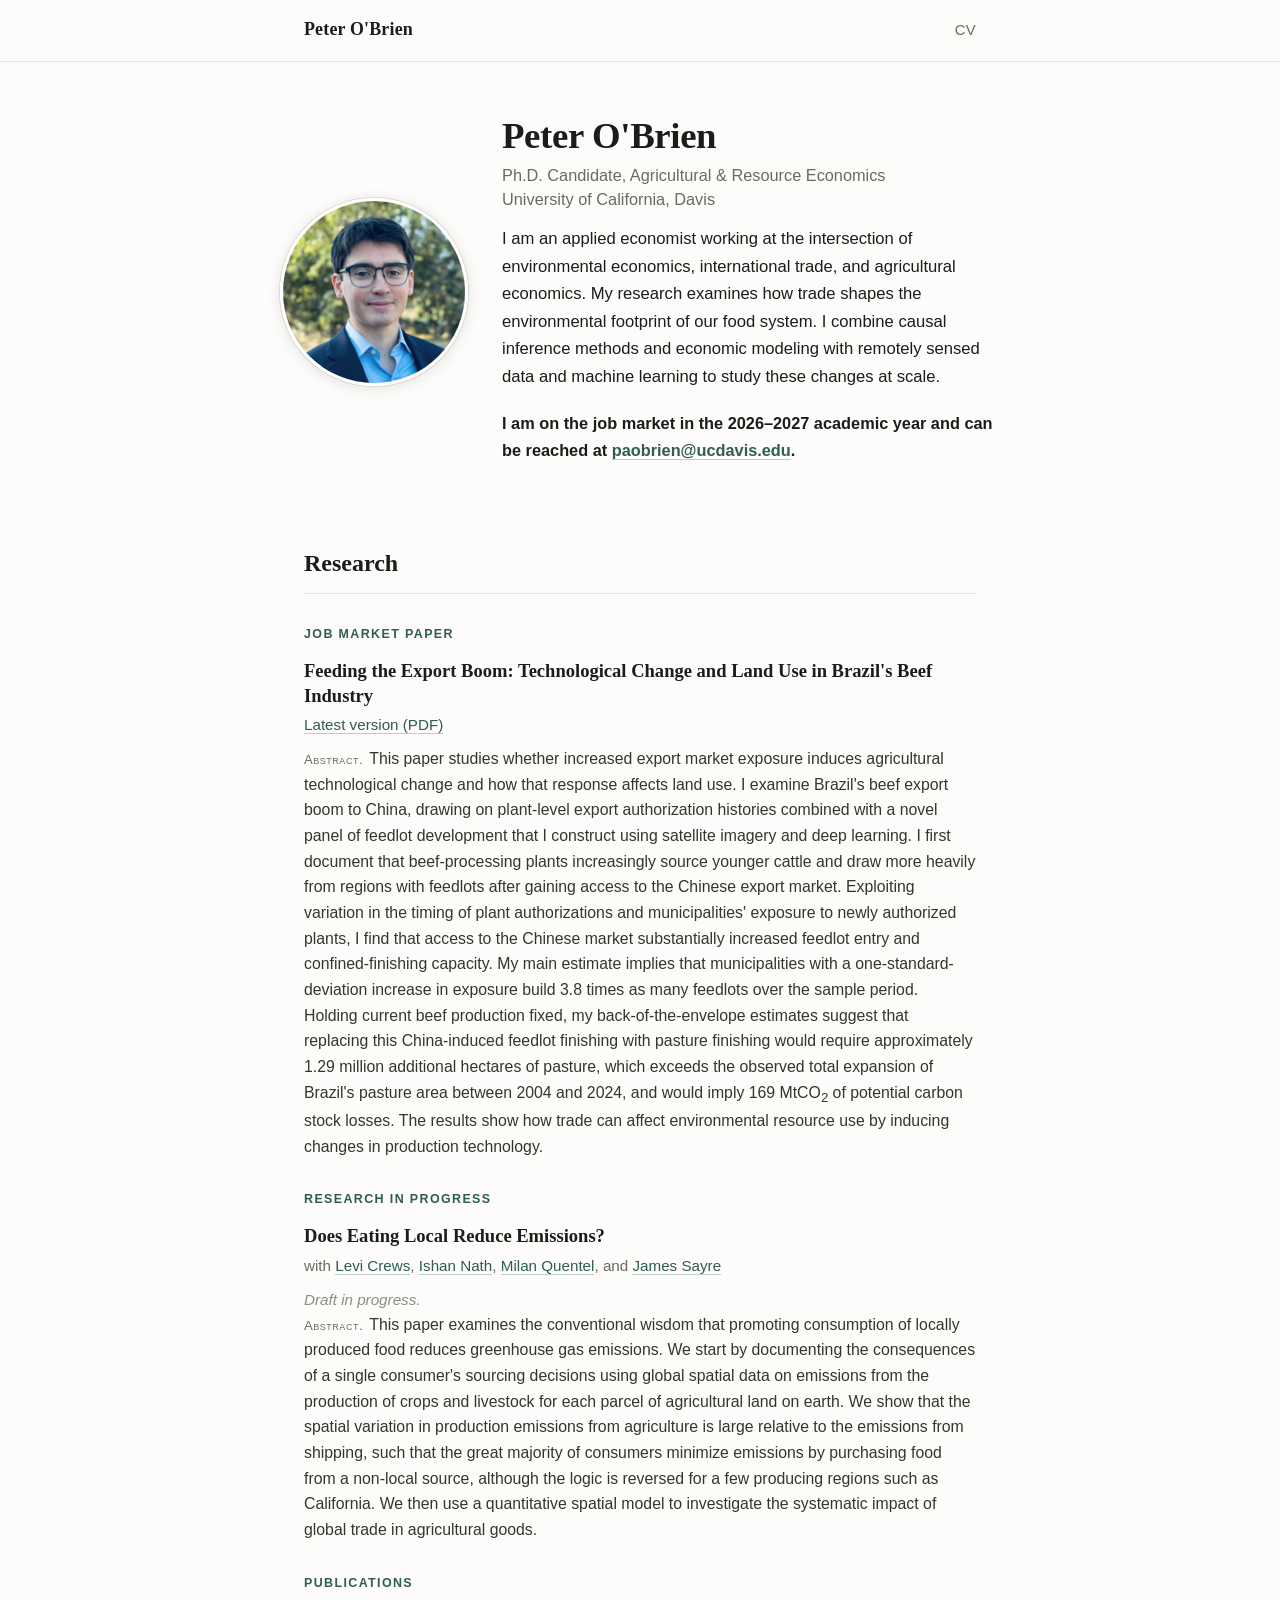
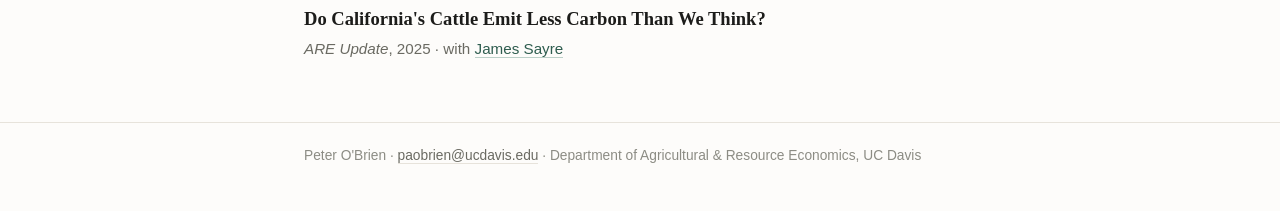
==== index.html @ 9119e727 "Update CV.pdf and JMP.pdf; add LFE abstract and coauthor links; reword JMP abstract" ====
<!DOCTYPE html>
<html lang="en">
<head>
  <meta charset="utf-8">
  <meta name="viewport" content="width=device-width, initial-scale=1">
  <title>Peter O'Brien | Agricultural &amp; Resource Economics, UC Davis</title>
  <meta name="description" content="Peter O'Brien is a Ph.D. candidate in Agricultural and Resource Economics at UC Davis studying environmental economics, international trade, and agricultural economics. On the job market 2026–2027.">
  <link rel="icon" href="assets/favicon.svg" type="image/svg+xml">
  <link rel="stylesheet" href="styles.css">

  <!-- Social / link previews -->
  <meta property="og:type" content="website">
  <meta property="og:title" content="Peter O'Brien — Agricultural &amp; Resource Economics, UC Davis">
  <meta property="og:description" content="Ph.D. candidate studying environmental economics, international trade, and agricultural economics. On the job market 2026–2027.">
  <meta property="og:url" content="https://peter-obrien.com/">
  <meta property="og:image" content="https://peter-obrien.com/assets/headshot.jpg">
  <meta name="twitter:card" content="summary">
</head>
<body>

  <nav class="site-nav">
    <div class="wrap">
      <a class="nav-name" href="index.html">Peter O'Brien</a>
      <div class="nav-links">
        <a href="cv.html">CV</a>
      </div>
    </div>
  </nav>

  <header class="hero wrap" id="top">
    <img class="portrait" src="assets/headshot.jpg"
         alt="Portrait of Peter O'Brien" width="188" height="188">
    <div class="hero-text">
      <h1>Peter O'Brien</h1>
      <p class="affil">
        Ph.D. Candidate, Agricultural &amp; Resource Economics<br>
        University of California, Davis
      </p>
      <p class="intro">
        I am an applied economist working at the intersection of environmental
        economics, international trade, and agricultural economics. My research
        examines how trade shapes the environmental footprint of our food system.
        I combine causal inference methods and economic modeling with remotely sensed data
        and machine learning to study these changes at scale.
      </p>
      <p class="jm-line">
        I am on the job market in the 2026&ndash;2027 academic year and can be
        reached at <a href="mailto:paobrien@ucdavis.edu">paobrien@ucdavis.edu</a>.
      </p>
      <!-- Add social links when ready:
      <nav class="hero-links" aria-label="Links">
        <a href="GOOGLE_SCHOLAR_URL">Google Scholar</a>
        <a href="LINKEDIN_URL">LinkedIn</a>
      </nav>
      -->

    </div>
  </header>

  <main class="wrap">
    <section id="research">
      <h2 class="section-title">Research</h2>

      <h3 class="sub">Job Market Paper</h3>
      <article class="paper">
        <h4 class="paper-title">
          Feeding the Export Boom: Technological Change and Land Use in Brazil's Beef Industry
        </h4>
        <p class="paper-meta"><a href="JMP.pdf">Latest version (PDF)</a></p>
        <p class="abstract">
          <span class="lead">Abstract.</span>
          This paper studies whether increased export market exposure induces
          agricultural technological change and how that response affects land
          use. I examine Brazil's beef export boom to China, drawing on
          plant-level export authorization histories combined with a novel panel
          of feedlot development that I construct using satellite imagery and
          deep learning. I first
          document that beef-processing plants increasingly source younger cattle
          and draw more heavily from regions with feedlots after gaining access to
          the Chinese export market. Exploiting variation in the timing of plant
          authorizations and municipalities' exposure to newly authorized plants,
          I find that access to the Chinese market substantially increased feedlot
          entry and confined-finishing capacity. My main estimate
          implies that municipalities with a one-standard-deviation increase in
          exposure build 3.8 times as many feedlots over the sample period. Holding
          current beef production fixed, my back-of-the-envelope estimates suggest
          that replacing this China-induced feedlot finishing with pasture finishing
          would require approximately 1.29 million additional hectares of pasture,
          which exceeds the observed total expansion of Brazil's pasture area
          between 2004 and 2024, and would imply 169 MtCO<sub>2</sub> of potential
          carbon stock losses. The results show how trade can affect environmental
          resource use by inducing changes in production technology.
        </p>
      </article>

      <h3 class="sub">Research in Progress</h3>
      <article class="paper">
        <h4 class="paper-title">Does Eating Local Reduce Emissions?</h4>
        <p class="paper-meta">with <a href="https://www.levicrews.com/">Levi Crews</a>, <a href="https://www.ishannath.com/">Ishan Nath</a>, <a href="https://www.milan-quentel.com/">Milan Quentel</a>, and <a href="https://jsayre.ucdavis.edu/">James Sayre</a></p>
        <p class="note">Draft in progress.</p>
        <p class="abstract">
          <span class="lead">Abstract.</span>
          This paper examines the conventional wisdom that promoting consumption
          of locally produced food reduces greenhouse gas emissions. We start by
          documenting the consequences of a single consumer's sourcing decisions
          using global spatial data on emissions from the production of crops and
          livestock for each parcel of agricultural land on earth. We show that
          the spatial variation in production emissions from agriculture is large
          relative to the emissions from shipping, such that the great majority of
          consumers minimize emissions by purchasing food from a non-local source,
          although the logic is reversed for a few producing regions such as
          California. We then use a quantitative spatial model to investigate the
          systematic impact of global trade in agricultural goods.
        </p>
      </article>

      <h3 class="sub">Publications</h3>
      <article class="paper">
        <h4 class="paper-title">Do California's Cattle Emit Less Carbon Than We Think?</h4>
        <p class="paper-meta"><em>ARE Update</em>, 2025 &middot; with <a href="https://jsayre.ucdavis.edu/">James Sayre</a></p>
      </article>
    </section>
  </main>

  <footer class="site-foot">
    <div class="wrap">
      Peter O'Brien &middot;
      <a href="mailto:paobrien@ucdavis.edu">paobrien@ucdavis.edu</a> &middot;
      Department of Agricultural &amp; Resource Economics, UC Davis
    </div>
  </footer>

</body>
</html>
---- styles.css ----
/* ============================================================
   Peter O'Brien — personal academic site
   Light, content-first, dependency-free (system fonts only).
   ============================================================ */

:root {
  color-scheme: light;
  --bg:        #fdfcfa;  /* warm off-white page */
  --surface:   #ffffff;
  --ink:       #1c1c1a;  /* near-black, warm */
  --muted:     #6a6a62;  /* secondary text  */
  --faint:     #8c8c84;
  --accent:    #2f5d4f;  /* deep pine green */
  --accent-dk: #244a3f;
  --rule:      #e7e3db;  /* hairline rules  */
  --rule-soft: #efece6;
  --maxw:      720px;

  --serif: "Iowan Old Style", "Palatino Linotype", Palatino, "Book Antiqua",
           Georgia, "Times New Roman", serif;
  --sans:  -apple-system, BlinkMacSystemFont, "Segoe UI", Roboto, Helvetica,
           Arial, system-ui, sans-serif;
}

* { box-sizing: border-box; }

html { -webkit-text-size-adjust: 100%; }

body {
  margin: 0;
  background: var(--bg);
  color: var(--ink);
  font-family: var(--sans);
  font-size: 17px;
  line-height: 1.65;
  -webkit-font-smoothing: antialiased;
  text-rendering: optimizeLegibility;
}

/* ---- Layout shell ---------------------------------------- */
.wrap {
  max-width: var(--maxw);
  margin: 0 auto;
  padding: 0 24px;
}

/* ---- Top navigation -------------------------------------- */
.site-nav {
  position: sticky;
  top: 0;
  z-index: 10;
  background: rgba(253, 252, 250, 0.9);
  backdrop-filter: saturate(140%) blur(8px);
  -webkit-backdrop-filter: saturate(140%) blur(8px);
  border-bottom: 1px solid var(--rule);
}
.site-nav .wrap {
  display: flex;
  align-items: baseline;
  justify-content: space-between;
  gap: 16px;
  padding-top: 15px;
  padding-bottom: 15px;
}
.nav-name {
  font-family: var(--serif);
  font-size: 1.12rem;
  font-weight: 600;
  letter-spacing: 0.01em;
  color: var(--ink);
  text-decoration: none;
}
.nav-name:hover { color: var(--accent); }
.nav-links {
  display: flex;
  gap: 22px;
}
.nav-links a {
  font-size: 0.93rem;
  letter-spacing: 0.02em;
  color: var(--muted);
  text-decoration: none;
  padding-bottom: 2px;
  border-bottom: 1.5px solid transparent;
  transition: color .15s ease, border-color .15s ease;
}
.nav-links a:hover { color: var(--ink); }
.nav-links a.active {
  color: var(--accent);
  border-bottom-color: var(--accent);
}

/* ---- Hero ------------------------------------------------- */
.hero {
  display: flex;
  align-items: center;
  gap: 34px;
  padding: 54px 0 40px;
}
.portrait {
  flex: 0 0 auto;
  width: 188px;
  height: 188px;
  border-radius: 50%;
  object-fit: cover;
  border: 3px solid var(--surface);
  box-shadow: 0 2px 14px rgba(28, 28, 26, 0.12),
              0 0 0 1px var(--rule);
}
.hero-text { min-width: 0; }
.hero-text h1 {
  font-family: var(--serif);
  font-weight: 600;
  font-size: 2.3rem;
  line-height: 1.1;
  letter-spacing: -0.01em;
  margin: 0 0 8px;
}
.affil {
  margin: 0 0 14px;
  color: var(--muted);
  font-size: 1.02rem;
  line-height: 1.45;
}
.intro {
  margin: 0 0 16px;
  font-size: 1.04rem;
}
.jm-line {
  margin: 20px 0 4px;
  font-weight: 700;
  font-size: 1.02rem;
  color: var(--ink);
}
.jm-line a {
  font-weight: 700;
  color: var(--accent);
  text-decoration: none;
  border-bottom: 1px solid #bcd0c8;
}
.jm-line a:hover { color: var(--accent-dk); border-bottom-color: var(--accent-dk); }
.hero-links {
  display: flex;
  flex-wrap: wrap;
  gap: 10px 20px;
  margin-top: 4px;
}
.hero-links a {
  position: relative;
  font-size: 0.97rem;
  color: var(--accent);
  text-decoration: none;
  border-bottom: 1px solid #bcd0c8;
  padding-bottom: 1px;
}
.hero-links a:hover {
  color: var(--accent-dk);
  border-bottom-color: var(--accent-dk);
}

/* ---- Sections -------------------------------------------- */
main { padding-bottom: 20px; }

section { padding: 10px 0 6px; }

h2.section-title {
  font-family: var(--serif);
  font-weight: 600;
  font-size: 1.5rem;
  margin: 26px 0 4px;
  padding-bottom: 10px;
  border-bottom: 1px solid var(--rule);
}

h3.sub {
  font-size: 0.78rem;
  font-weight: 700;
  text-transform: uppercase;
  letter-spacing: 0.11em;
  color: var(--accent);
  margin: 30px 0 14px;
}

/* ---- Papers ---------------------------------------------- */
.paper { margin: 0 0 26px; }
.paper:last-child { margin-bottom: 8px; }

.paper-title {
  font-family: var(--serif);
  font-size: 1.16rem;
  font-weight: 600;
  line-height: 1.32;
  margin: 0 0 4px;
}
.paper-meta {
  margin: 0 0 9px;
  font-size: 0.95rem;
  color: var(--muted);
}
.paper-meta a {
  color: var(--accent);
  text-decoration: none;
  border-bottom: 1px solid #bcd0c8;
}
.paper-meta a:hover { color: var(--accent-dk); border-bottom-color: var(--accent-dk); }

.abstract {
  margin: 0;
  font-size: 0.99rem;
  color: #35352f;
  line-height: 1.62;
}
.abstract .lead {
  font-variant-caps: small-caps;
  letter-spacing: 0.04em;
  color: var(--muted);
  font-size: 0.82rem;
  margin-right: 2px;
}
.note {
  margin: 4px 0 0;
  font-size: 0.95rem;
  color: var(--faint);
  font-style: italic;
}

/* ---- CV page --------------------------------------------- */
.cv-head {
  display: flex;
  align-items: center;
  justify-content: space-between;
  gap: 16px;
  flex-wrap: wrap;
  padding-top: 40px;
}
.cv-head h1 {
  font-family: var(--serif);
  font-weight: 600;
  font-size: 1.9rem;
  margin: 0;
}
.cv-actions { display: flex; gap: 10px; flex-wrap: wrap; }
.btn {
  font-size: 0.9rem;
  text-decoration: none;
  padding: 8px 15px;
  border-radius: 7px;
  border: 1px solid var(--rule);
  color: var(--ink);
  background: var(--surface);
  transition: border-color .15s, background .15s, color .15s;
  white-space: nowrap;
}
.btn:hover { border-color: #cfc9bd; }
.btn-primary {
  background: var(--accent);
  border-color: var(--accent);
  color: #fff;
}
.btn-primary:hover { background: var(--accent-dk); border-color: var(--accent-dk); color:#fff; }

.cv-sub {
  margin: 10px 0 18px;
  font-size: 0.92rem;
  color: var(--faint);
}
.pdf-frame {
  border: 1px solid var(--rule);
  border-radius: 10px;
  overflow: hidden;
  background: #f3f1ec;
  box-shadow: 0 1px 10px rgba(28,28,26,0.05);
}
.pdf-frame iframe {
  display: block;
  width: 100%;
  height: 84vh;
  min-height: 520px;
  border: 0;
}
.pdf-fallback {
  margin: 14px 2px 0;
  font-size: 0.92rem;
  color: var(--muted);
}
.pdf-fallback a { color: var(--accent); }

/* ---- Footer ---------------------------------------------- */
.site-foot {
  margin-top: 46px;
  border-top: 1px solid var(--rule);
  padding: 22px 0 44px;
  color: var(--faint);
  font-size: 0.86rem;
}
.site-foot a { color: var(--muted); text-decoration: none; border-bottom: 1px solid var(--rule); }
.site-foot a:hover { color: var(--ink); }

/* ---- Responsive ------------------------------------------ */
@media (max-width: 560px) {
  body { font-size: 16px; }
  .hero {
    flex-direction: column;
    text-align: center;
    gap: 20px;
    padding: 36px 0 30px;
  }
  .portrait { width: 150px; height: 150px; }
  .hero-text h1 { font-size: 2rem; }
  .hero-links { justify-content: center; }
  .nav-links { gap: 16px; }
  .cv-head { padding-top: 30px; }
  .pdf-frame iframe { height: 72vh; }
}

a:focus-visible,
.btn:focus-visible {
  outline: 2px solid var(--accent);
  outline-offset: 2px;
  border-radius: 3px;
}
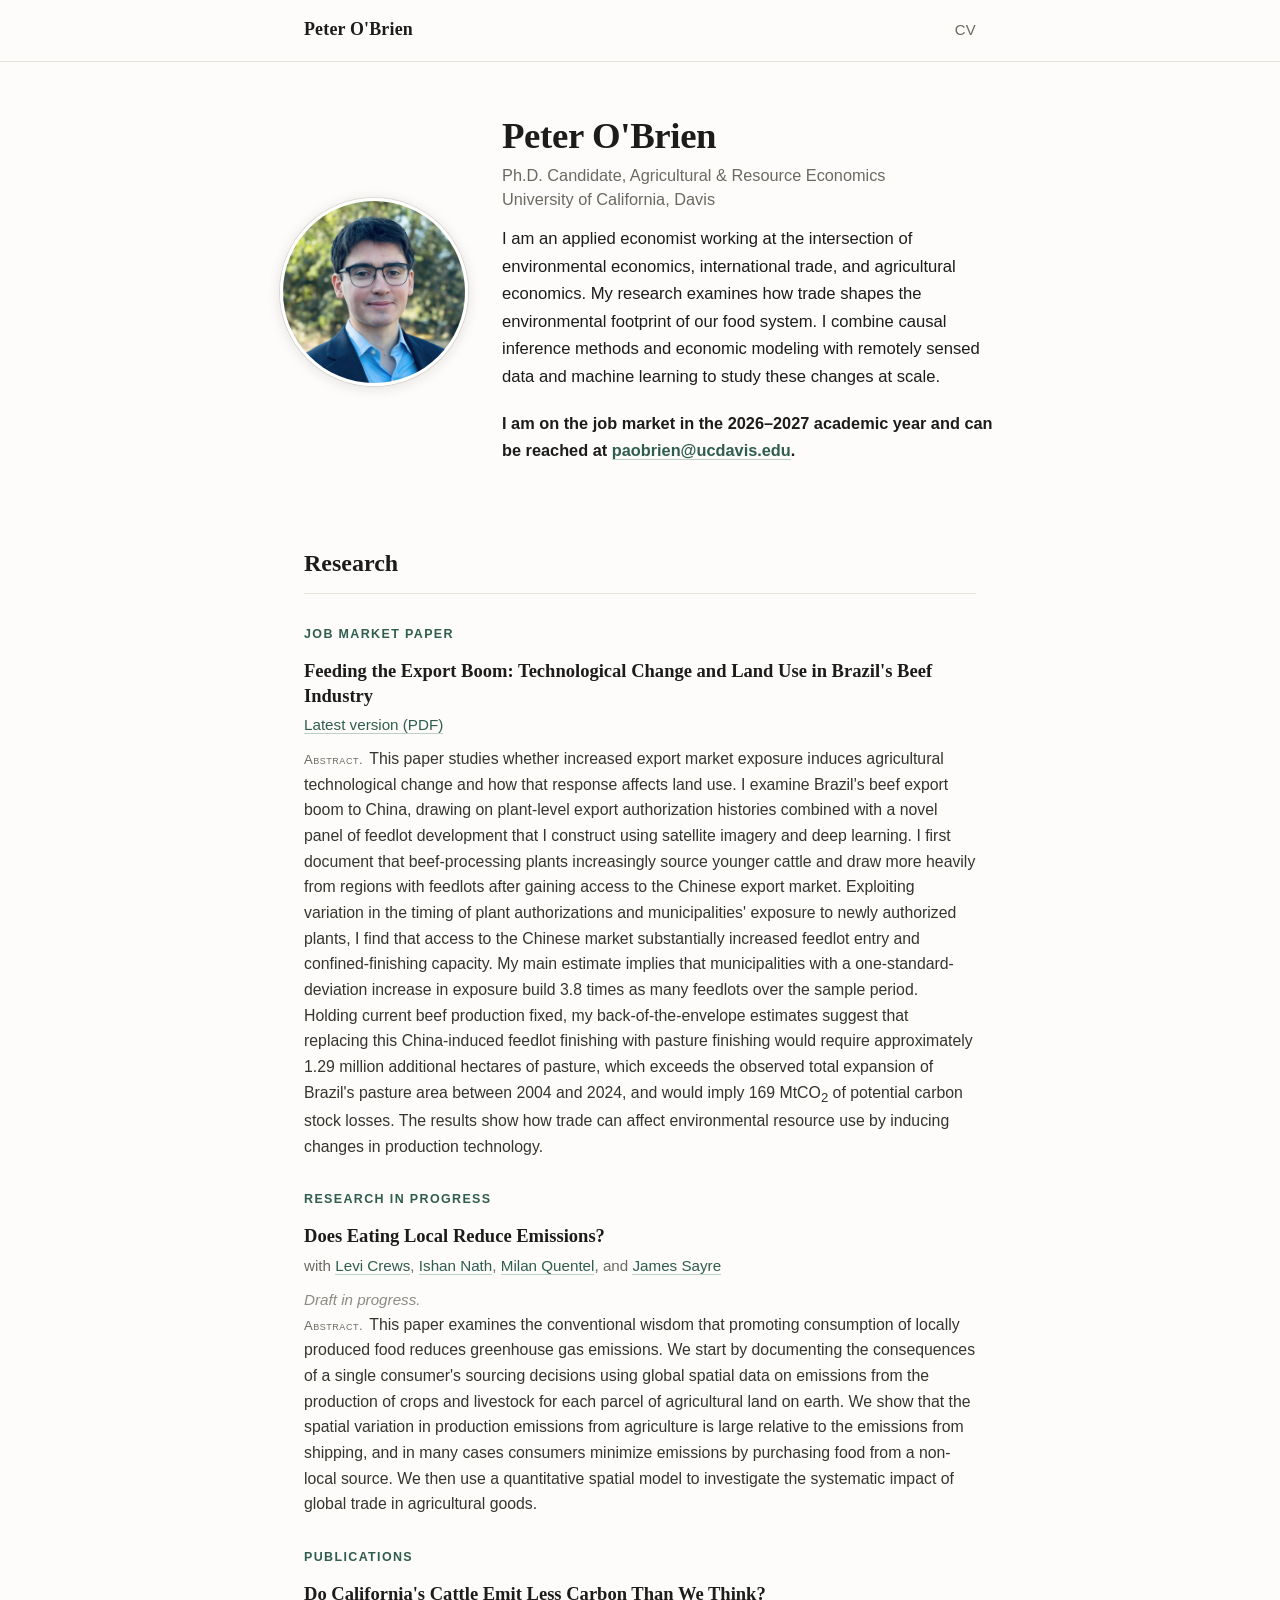
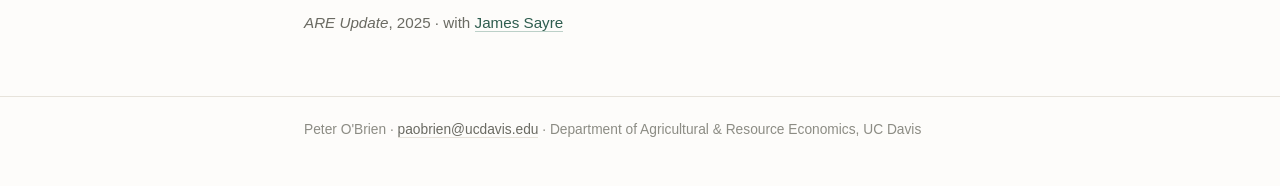
==== commit b4bf2787: "Revise LFE abstract" ====
--- a/index.html
+++ b/index.html
@@ -96,7 +96,7 @@
       <h3 class="sub">Research in Progress</h3>
       <article class="paper">
         <h4 class="paper-title">Does Eating Local Reduce Emissions?</h4>
-        <p class="paper-meta">with <a href="https://www.levicrews.com/">Levi Crews</a>, <a href="https://www.ishannath.com/">Ishan Nath</a>, <a href="https://www.milan-quentel.com/">Milan Quentel</a>, and <a href="https://jsayre.ucdavis.edu/">James Sayre</a></p>
+        <p class="paper-meta">with <a href="https://www.levicrews.com/" target="_blank" rel="noopener">Levi Crews</a>, <a href="https://www.ishannath.com/" target="_blank" rel="noopener">Ishan Nath</a>, <a href="https://www.milan-quentel.com/" target="_blank" rel="noopener">Milan Quentel</a>, and <a href="https://jsayre.ucdavis.edu/" target="_blank" rel="noopener">James Sayre</a></p>
         <p class="note">Draft in progress.</p>
         <p class="abstract">
           <span class="lead">Abstract.</span>
@@ -106,18 +106,17 @@
           using global spatial data on emissions from the production of crops and
           livestock for each parcel of agricultural land on earth. We show that
           the spatial variation in production emissions from agriculture is large
-          relative to the emissions from shipping, such that the great majority of
-          consumers minimize emissions by purchasing food from a non-local source,
-          although the logic is reversed for a few producing regions such as
-          California. We then use a quantitative spatial model to investigate the
-          systematic impact of global trade in agricultural goods.
+          relative to the emissions from shipping, and in many cases consumers
+          minimize emissions by purchasing food from a non-local source. We then
+          use a quantitative spatial model to investigate the systematic impact
+          of global trade in agricultural goods.
         </p>
       </article>
 
       <h3 class="sub">Publications</h3>
       <article class="paper">
         <h4 class="paper-title">Do California's Cattle Emit Less Carbon Than We Think?</h4>
-        <p class="paper-meta"><em>ARE Update</em>, 2025 &middot; with <a href="https://jsayre.ucdavis.edu/">James Sayre</a></p>
+        <p class="paper-meta"><em>ARE Update</em>, 2025 &middot; with <a href="https://jsayre.ucdavis.edu/" target="_blank" rel="noopener">James Sayre</a></p>
       </article>
     </section>
   </main>
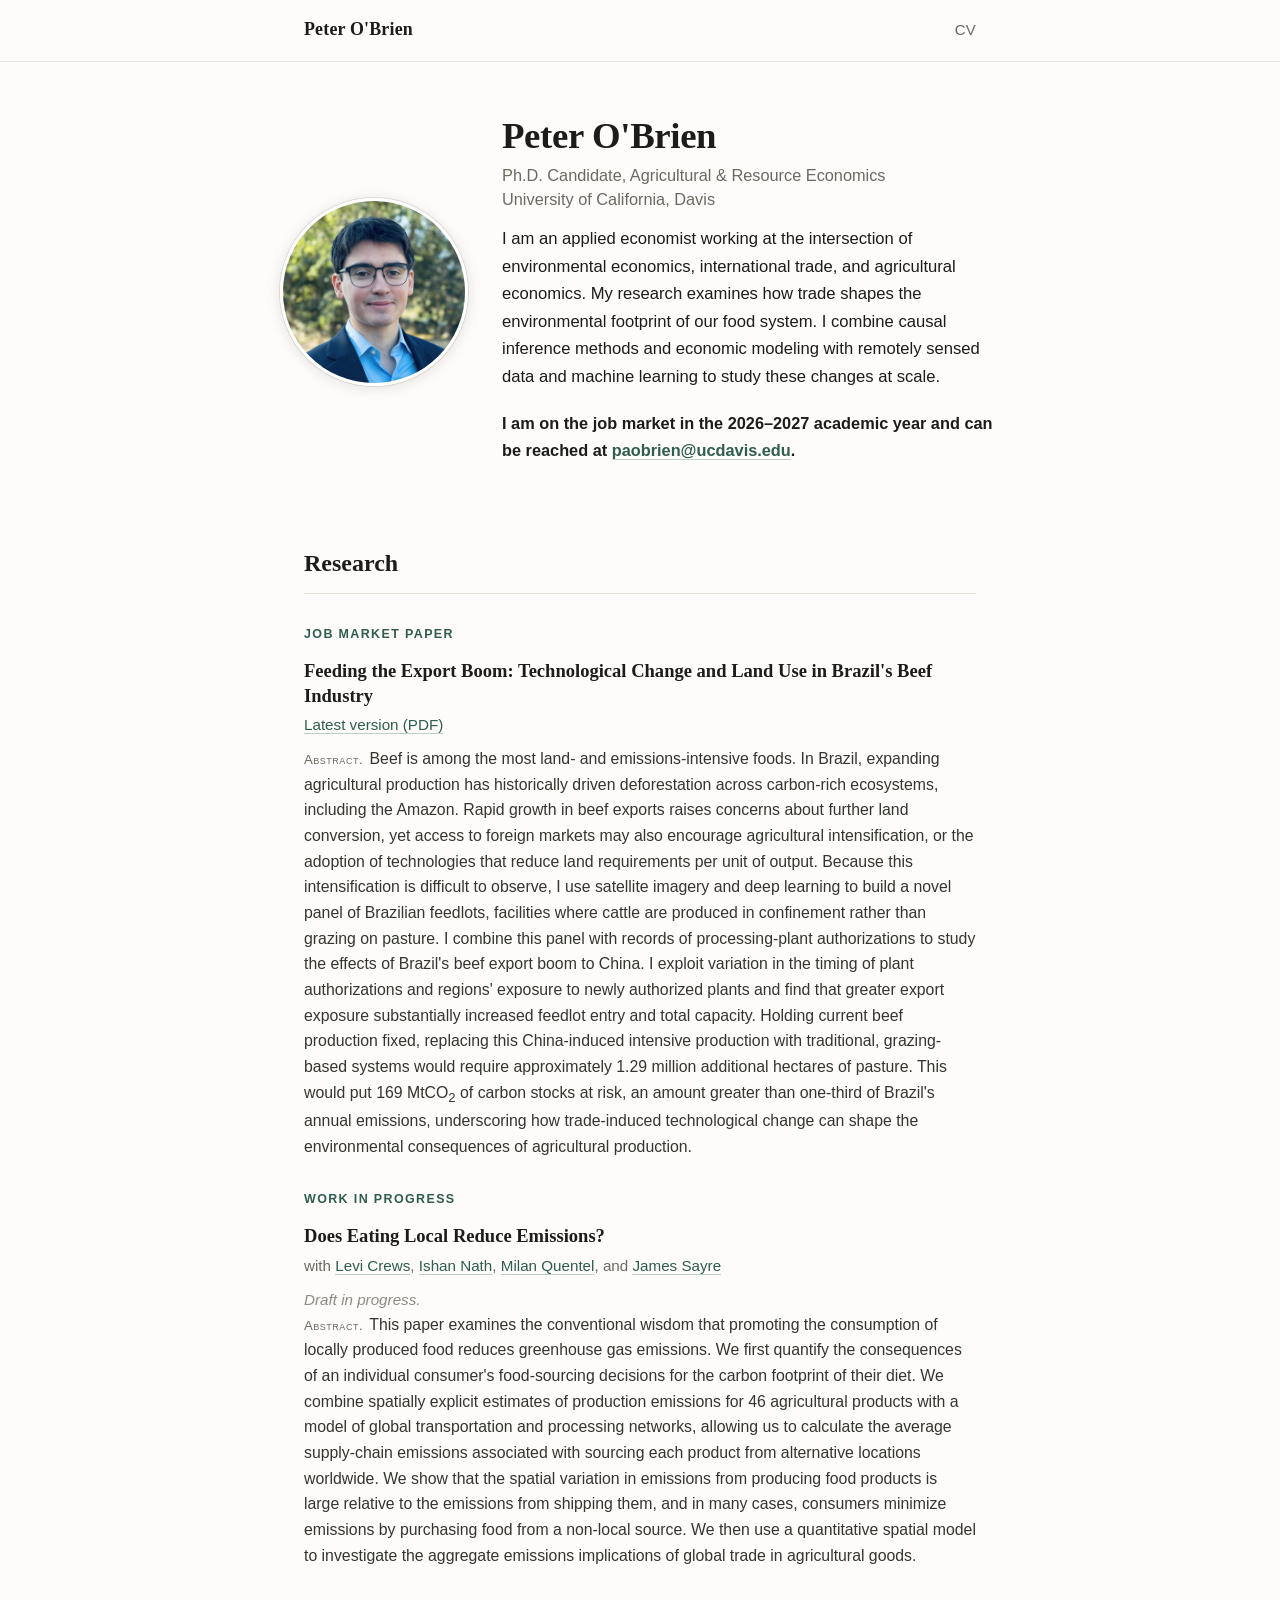
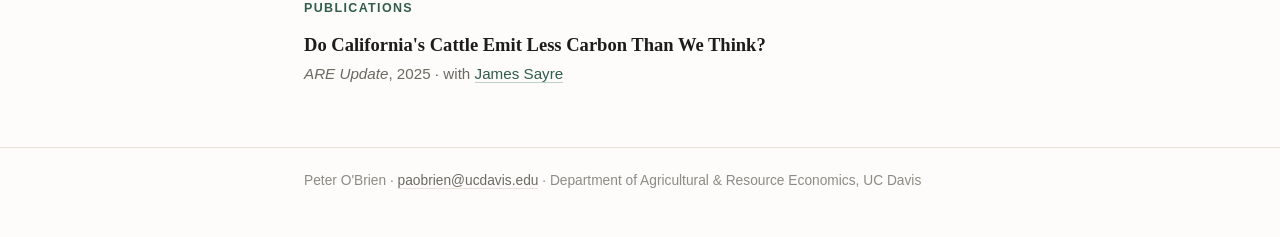
==== commit 10f94674: "Update CV.pdf and JMP.pdf; revise JMP and LFE abstracts; rename Work in Progress heading" ====
--- a/index.html
+++ b/index.html
@@ -69,47 +69,51 @@
         <p class="paper-meta"><a href="JMP.pdf">Latest version (PDF)</a></p>
         <p class="abstract">
           <span class="lead">Abstract.</span>
-          This paper studies whether increased export market exposure induces
-          agricultural technological change and how that response affects land
-          use. I examine Brazil's beef export boom to China, drawing on
-          plant-level export authorization histories combined with a novel panel
-          of feedlot development that I construct using satellite imagery and
-          deep learning. I first
-          document that beef-processing plants increasingly source younger cattle
-          and draw more heavily from regions with feedlots after gaining access to
-          the Chinese export market. Exploiting variation in the timing of plant
-          authorizations and municipalities' exposure to newly authorized plants,
-          I find that access to the Chinese market substantially increased feedlot
-          entry and confined-finishing capacity. My main estimate
-          implies that municipalities with a one-standard-deviation increase in
-          exposure build 3.8 times as many feedlots over the sample period. Holding
-          current beef production fixed, my back-of-the-envelope estimates suggest
-          that replacing this China-induced feedlot finishing with pasture finishing
-          would require approximately 1.29 million additional hectares of pasture,
-          which exceeds the observed total expansion of Brazil's pasture area
-          between 2004 and 2024, and would imply 169 MtCO<sub>2</sub> of potential
-          carbon stock losses. The results show how trade can affect environmental
-          resource use by inducing changes in production technology.
+          Beef is among the most land- and emissions-intensive foods. In Brazil,
+          expanding agricultural production has historically driven deforestation
+          across carbon-rich ecosystems, including the Amazon. Rapid growth in beef
+          exports raises concerns about further land conversion, yet access to
+          foreign markets may also encourage agricultural intensification, or the
+          adoption of technologies that reduce land requirements per unit of
+          output. Because this intensification is difficult to observe, I use
+          satellite imagery and deep learning to build a novel panel of Brazilian
+          feedlots, facilities where cattle are produced in confinement rather
+          than grazing on pasture. I combine this panel with records of
+          processing-plant authorizations to study the effects of Brazil's beef
+          export boom to China. I exploit variation in the timing of plant
+          authorizations and regions' exposure to newly authorized plants and find
+          that greater export exposure substantially increased feedlot entry and
+          total capacity. Holding current beef production fixed, replacing this
+          China-induced intensive production with traditional, grazing-based
+          systems would require approximately 1.29 million additional hectares of
+          pasture. This would put 169 MtCO<sub>2</sub> of carbon stocks at risk,
+          an amount greater than one-third of Brazil's annual emissions,
+          underscoring how trade-induced technological change can shape the
+          environmental consequences of agricultural production.
         </p>
       </article>
 
-      <h3 class="sub">Research in Progress</h3>
+      <h3 class="sub">Work in Progress</h3>
       <article class="paper">
         <h4 class="paper-title">Does Eating Local Reduce Emissions?</h4>
         <p class="paper-meta">with <a href="https://www.levicrews.com/" target="_blank" rel="noopener">Levi Crews</a>, <a href="https://www.ishannath.com/" target="_blank" rel="noopener">Ishan Nath</a>, <a href="https://www.milan-quentel.com/" target="_blank" rel="noopener">Milan Quentel</a>, and <a href="https://jsayre.ucdavis.edu/" target="_blank" rel="noopener">James Sayre</a></p>
         <p class="note">Draft in progress.</p>
         <p class="abstract">
           <span class="lead">Abstract.</span>
-          This paper examines the conventional wisdom that promoting consumption
-          of locally produced food reduces greenhouse gas emissions. We start by
-          documenting the consequences of a single consumer's sourcing decisions
-          using global spatial data on emissions from the production of crops and
-          livestock for each parcel of agricultural land on earth. We show that
-          the spatial variation in production emissions from agriculture is large
-          relative to the emissions from shipping, and in many cases consumers
-          minimize emissions by purchasing food from a non-local source. We then
-          use a quantitative spatial model to investigate the systematic impact
-          of global trade in agricultural goods.
+          This paper examines the conventional wisdom that promoting the
+          consumption of locally produced food reduces greenhouse gas emissions.
+          We first quantify the consequences of an individual consumer's
+          food-sourcing decisions for the carbon footprint of their diet. We
+          combine spatially explicit estimates of production emissions for 46
+          agricultural products with a model of global transportation and
+          processing networks, allowing us to calculate the average supply-chain
+          emissions associated with sourcing each product from alternative
+          locations worldwide. We show that the spatial variation in emissions
+          from producing food products is large relative to the emissions from
+          shipping them, and in many cases, consumers minimize emissions by
+          purchasing food from a non-local source. We then use a quantitative
+          spatial model to investigate the aggregate emissions implications of
+          global trade in agricultural goods.
         </p>
       </article>
 
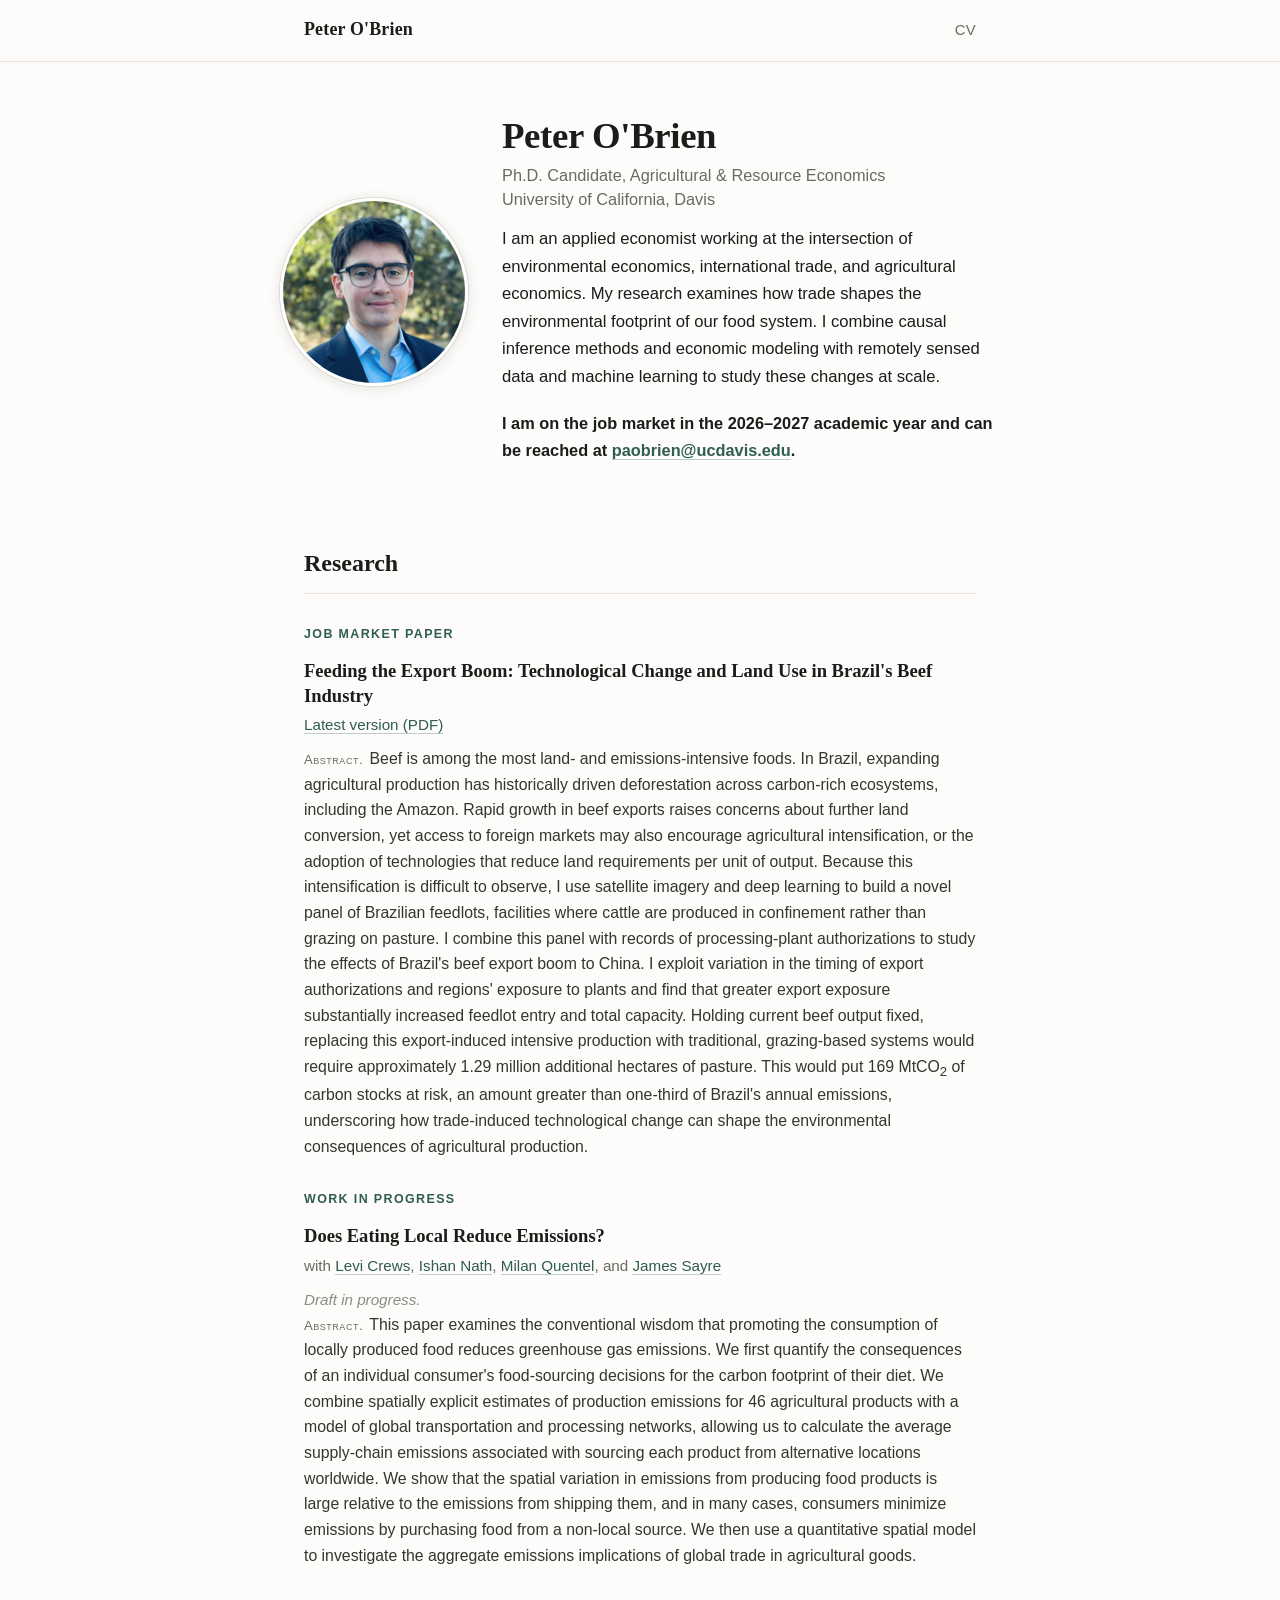
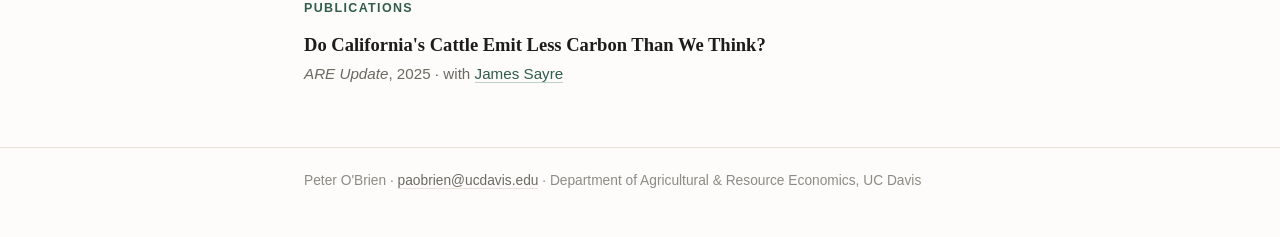
==== commit 61a0cdd7: "Update JMP abstract; update CV.pdf and JMP.pdf" ====
--- a/index.html
+++ b/index.html
@@ -80,11 +80,11 @@
           feedlots, facilities where cattle are produced in confinement rather
           than grazing on pasture. I combine this panel with records of
           processing-plant authorizations to study the effects of Brazil's beef
-          export boom to China. I exploit variation in the timing of plant
-          authorizations and regions' exposure to newly authorized plants and find
-          that greater export exposure substantially increased feedlot entry and
-          total capacity. Holding current beef production fixed, replacing this
-          China-induced intensive production with traditional, grazing-based
+          export boom to China. I exploit variation in the timing of export
+          authorizations and regions' exposure to plants and find that greater
+          export exposure substantially increased feedlot entry and total
+          capacity. Holding current beef output fixed, replacing this
+          export-induced intensive production with traditional, grazing-based
           systems would require approximately 1.29 million additional hectares of
           pasture. This would put 169 MtCO<sub>2</sub> of carbon stocks at risk,
           an amount greater than one-third of Brazil's annual emissions,
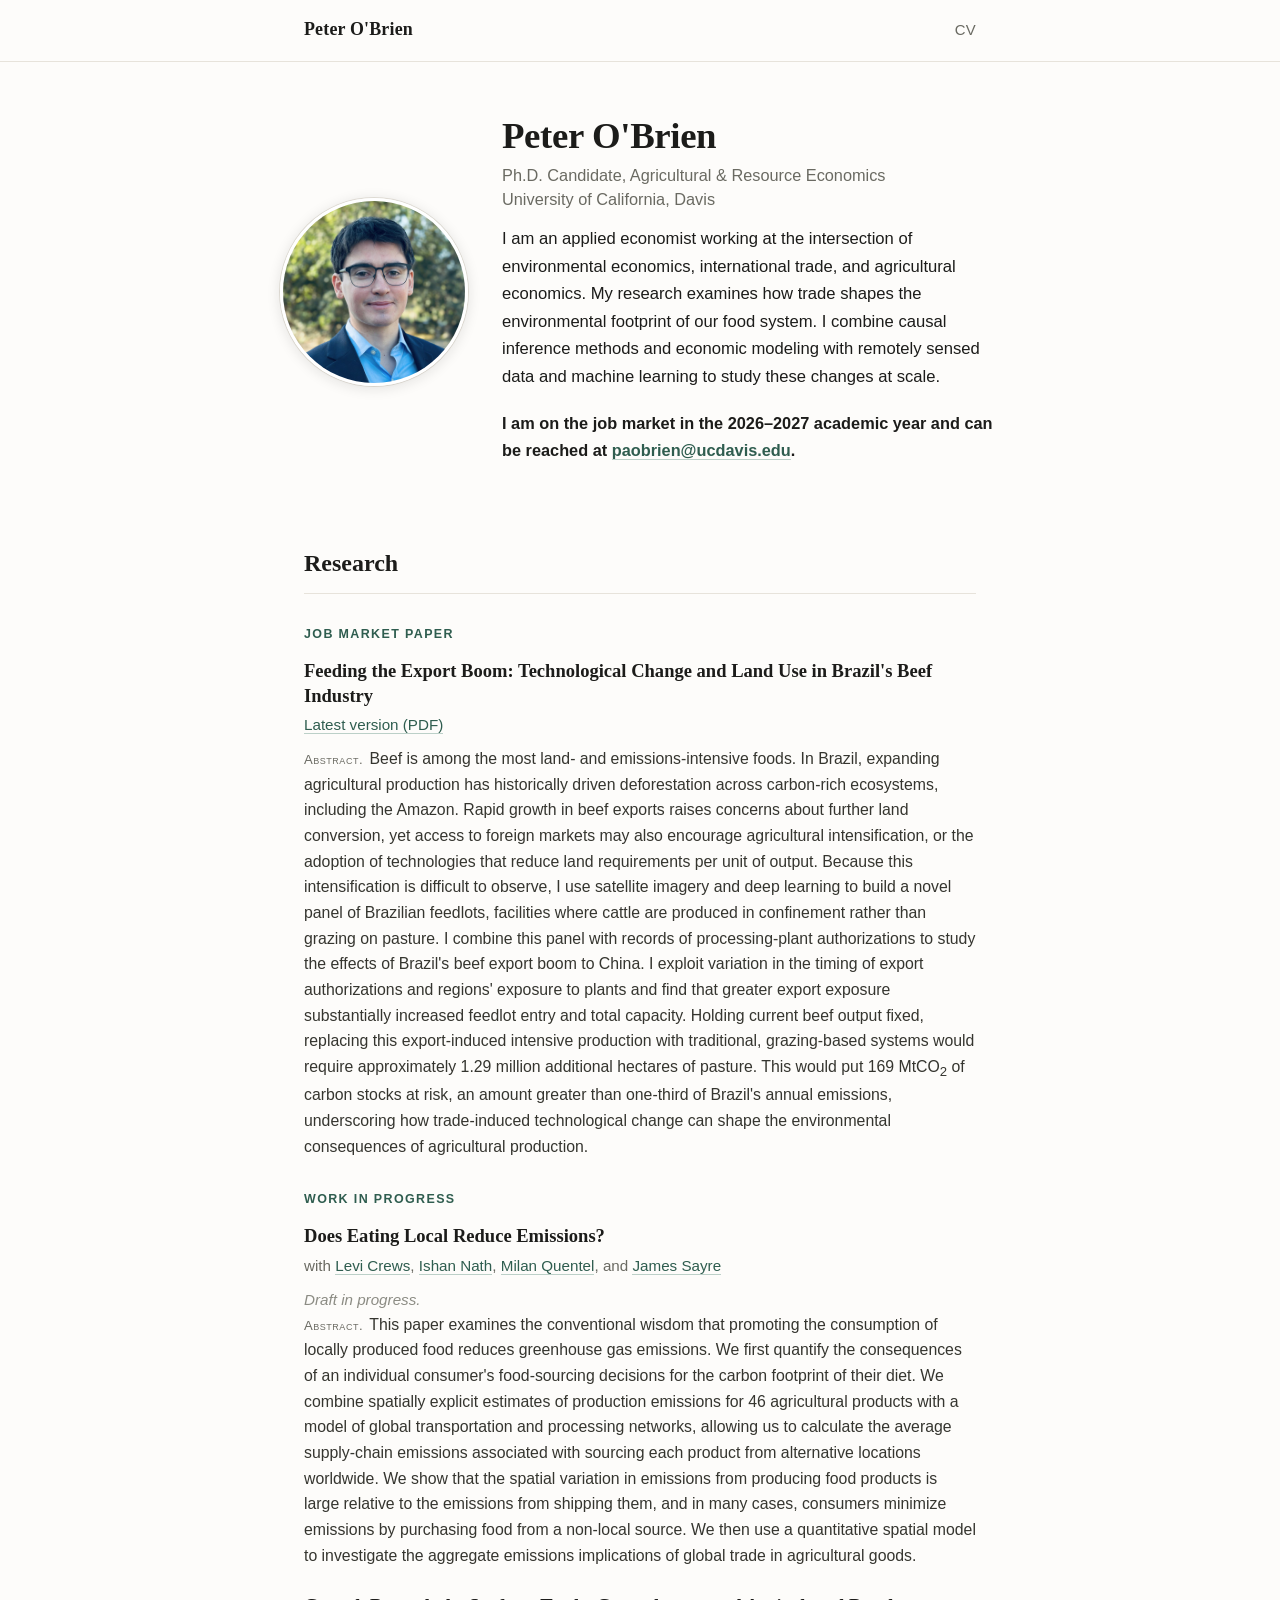
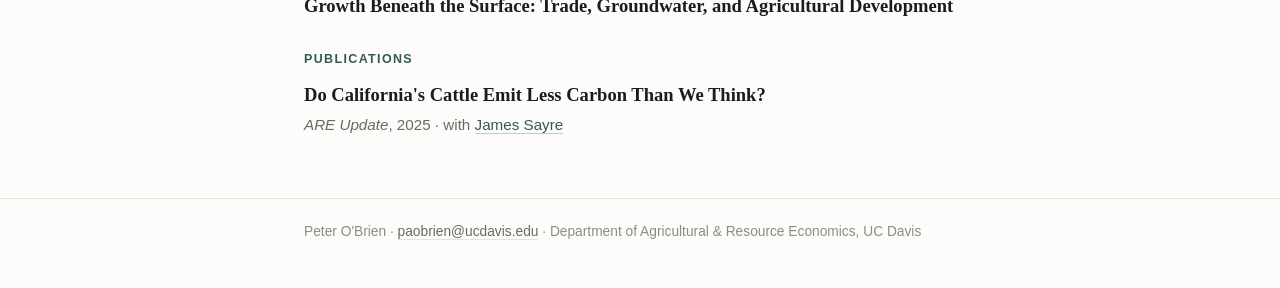
==== commit 842415e1: "Update CV.pdf; add groundwater paper to Work in Progress" ====
--- a/index.html
+++ b/index.html
@@ -116,6 +116,9 @@
           global trade in agricultural goods.
         </p>
       </article>
+      <article class="paper">
+        <h4 class="paper-title">Growth Beneath the Surface: Trade, Groundwater, and Agricultural Development</h4>
+      </article>
 
       <h3 class="sub">Publications</h3>
       <article class="paper">
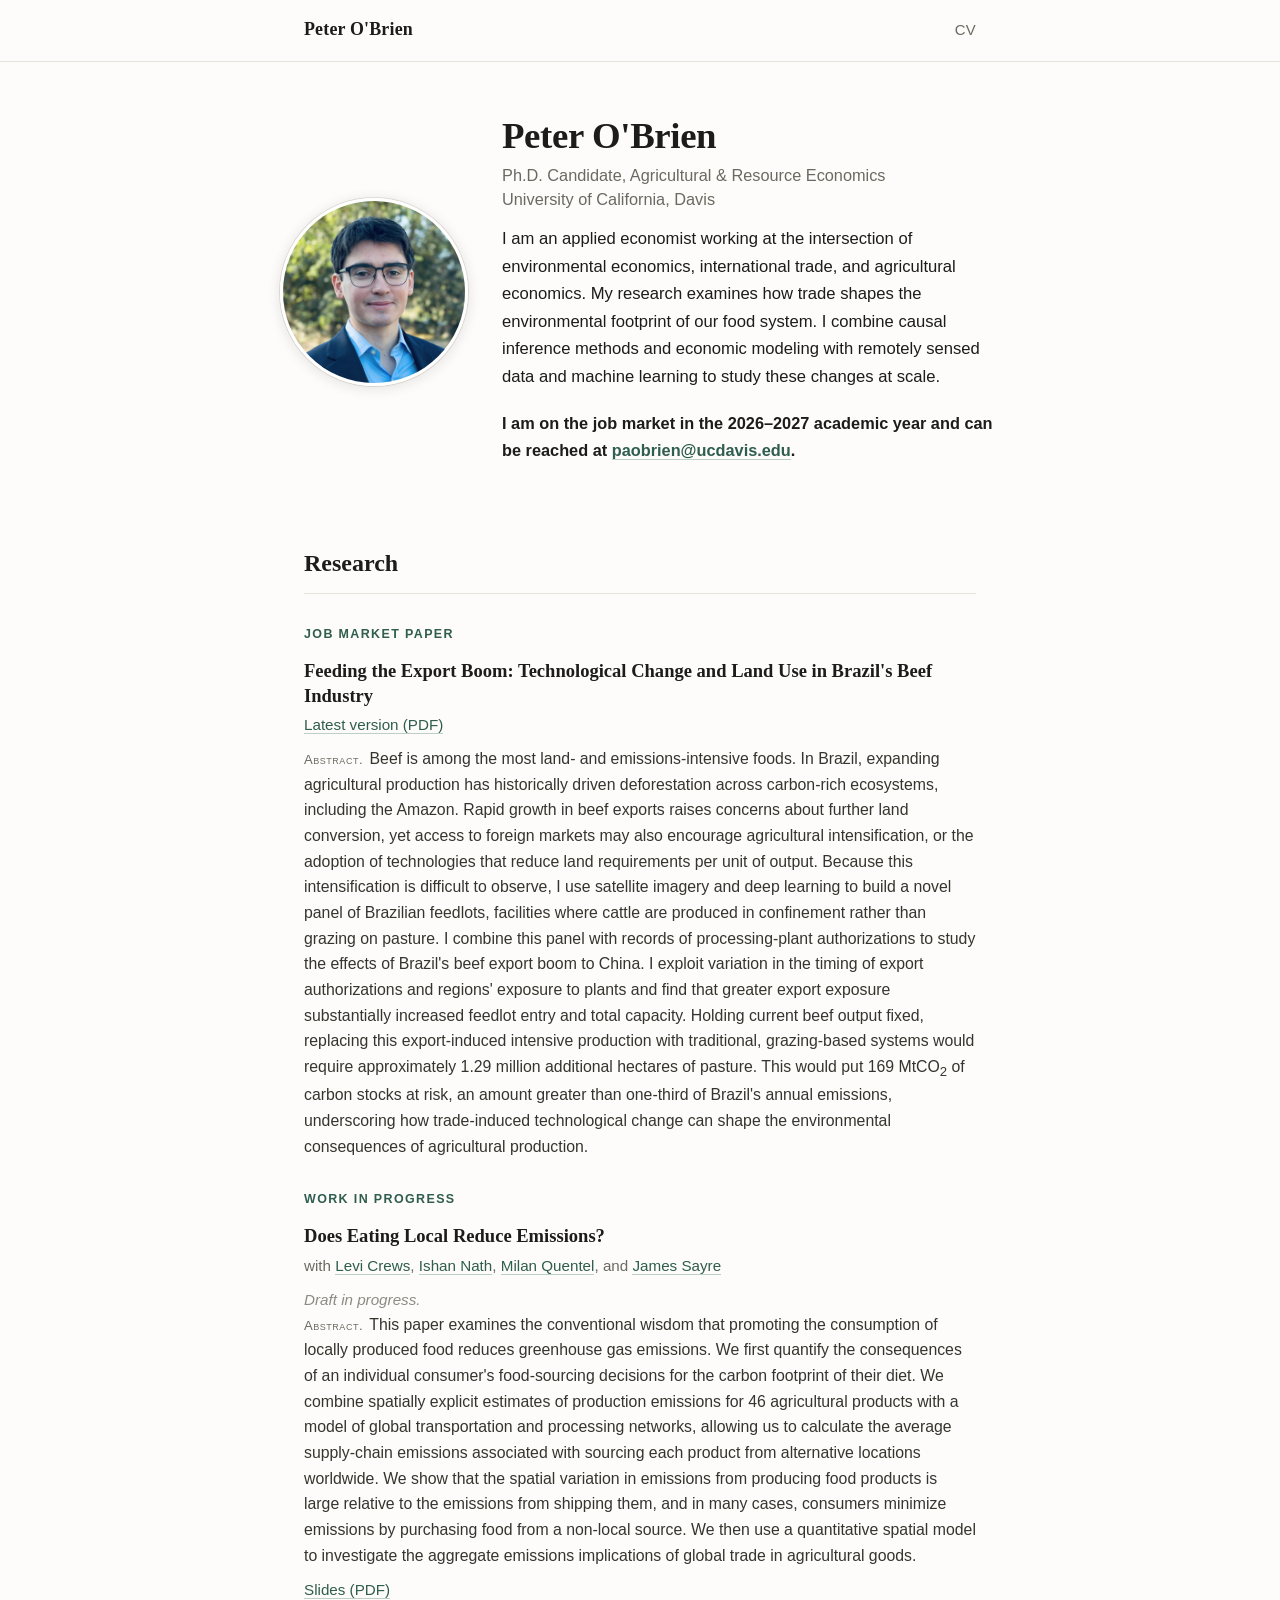
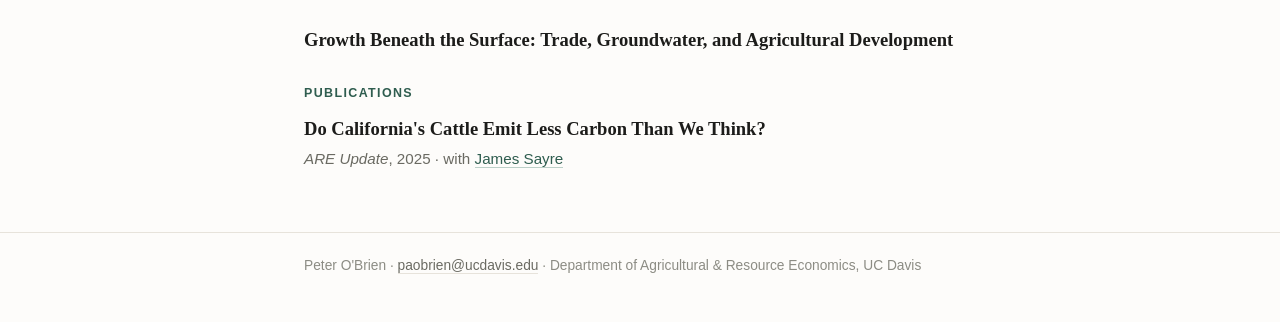
==== commit 8e4a54a9: "Add slides link for Does Eating Local Reduce Emissions?" ====
--- a/index.html
+++ b/index.html
@@ -115,6 +115,7 @@
           spatial model to investigate the aggregate emissions implications of
           global trade in agricultural goods.
         </p>
+        <p class="paper-meta"><a href="lfe_slides.pdf">Slides (PDF)</a></p>
       </article>
       <article class="paper">
         <h4 class="paper-title">Growth Beneath the Surface: Trade, Groundwater, and Agricultural Development</h4>
--- a/styles.css
+++ b/styles.css
@@ -203,6 +203,7 @@
   border-bottom: 1px solid #bcd0c8;
 }
 .paper-meta a:hover { color: var(--accent-dk); border-bottom-color: var(--accent-dk); }
+.abstract + .paper-meta { margin: 9px 0 0; }
 
 .abstract {
   margin: 0;
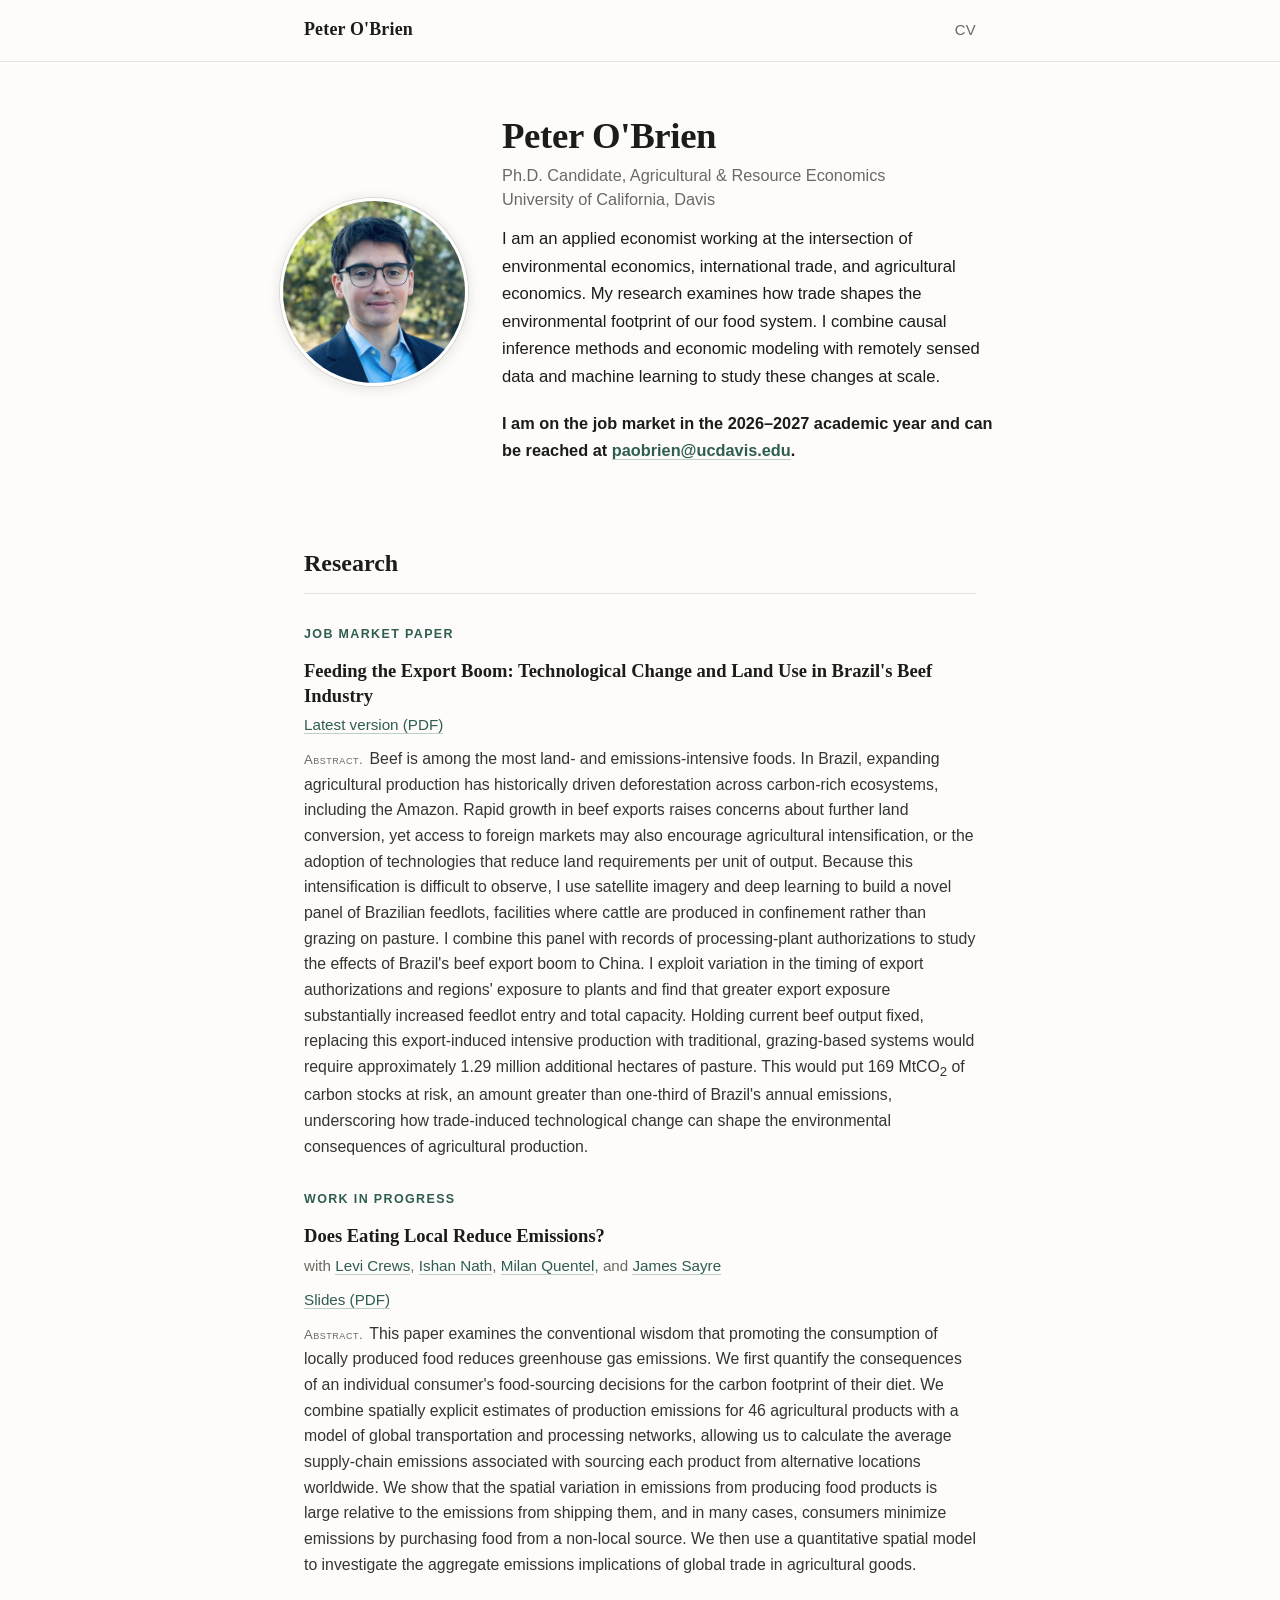
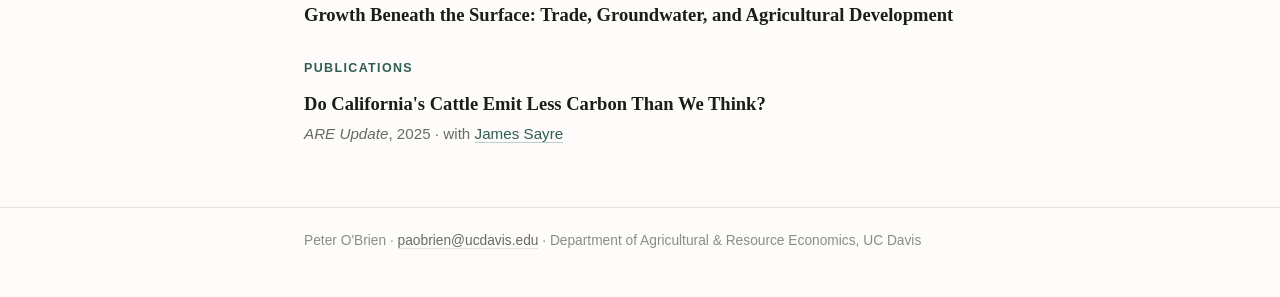
==== commit c49f3047: "Move slides link above abstract; drop draft-in-progress note" ====
--- a/index.html
+++ b/index.html
@@ -97,7 +97,7 @@
       <article class="paper">
         <h4 class="paper-title">Does Eating Local Reduce Emissions?</h4>
         <p class="paper-meta">with <a href="https://www.levicrews.com/" target="_blank" rel="noopener">Levi Crews</a>, <a href="https://www.ishannath.com/" target="_blank" rel="noopener">Ishan Nath</a>, <a href="https://www.milan-quentel.com/" target="_blank" rel="noopener">Milan Quentel</a>, and <a href="https://jsayre.ucdavis.edu/" target="_blank" rel="noopener">James Sayre</a></p>
-        <p class="note">Draft in progress.</p>
+        <p class="paper-meta"><a href="lfe_slides.pdf">Slides (PDF)</a></p>
         <p class="abstract">
           <span class="lead">Abstract.</span>
           This paper examines the conventional wisdom that promoting the
@@ -115,7 +115,6 @@
           spatial model to investigate the aggregate emissions implications of
           global trade in agricultural goods.
         </p>
-        <p class="paper-meta"><a href="lfe_slides.pdf">Slides (PDF)</a></p>
       </article>
       <article class="paper">
         <h4 class="paper-title">Growth Beneath the Surface: Trade, Groundwater, and Agricultural Development</h4>
--- a/styles.css
+++ b/styles.css
@@ -203,7 +203,6 @@
   border-bottom: 1px solid #bcd0c8;
 }
 .paper-meta a:hover { color: var(--accent-dk); border-bottom-color: var(--accent-dk); }
-.abstract + .paper-meta { margin: 9px 0 0; }
 
 .abstract {
   margin: 0;
